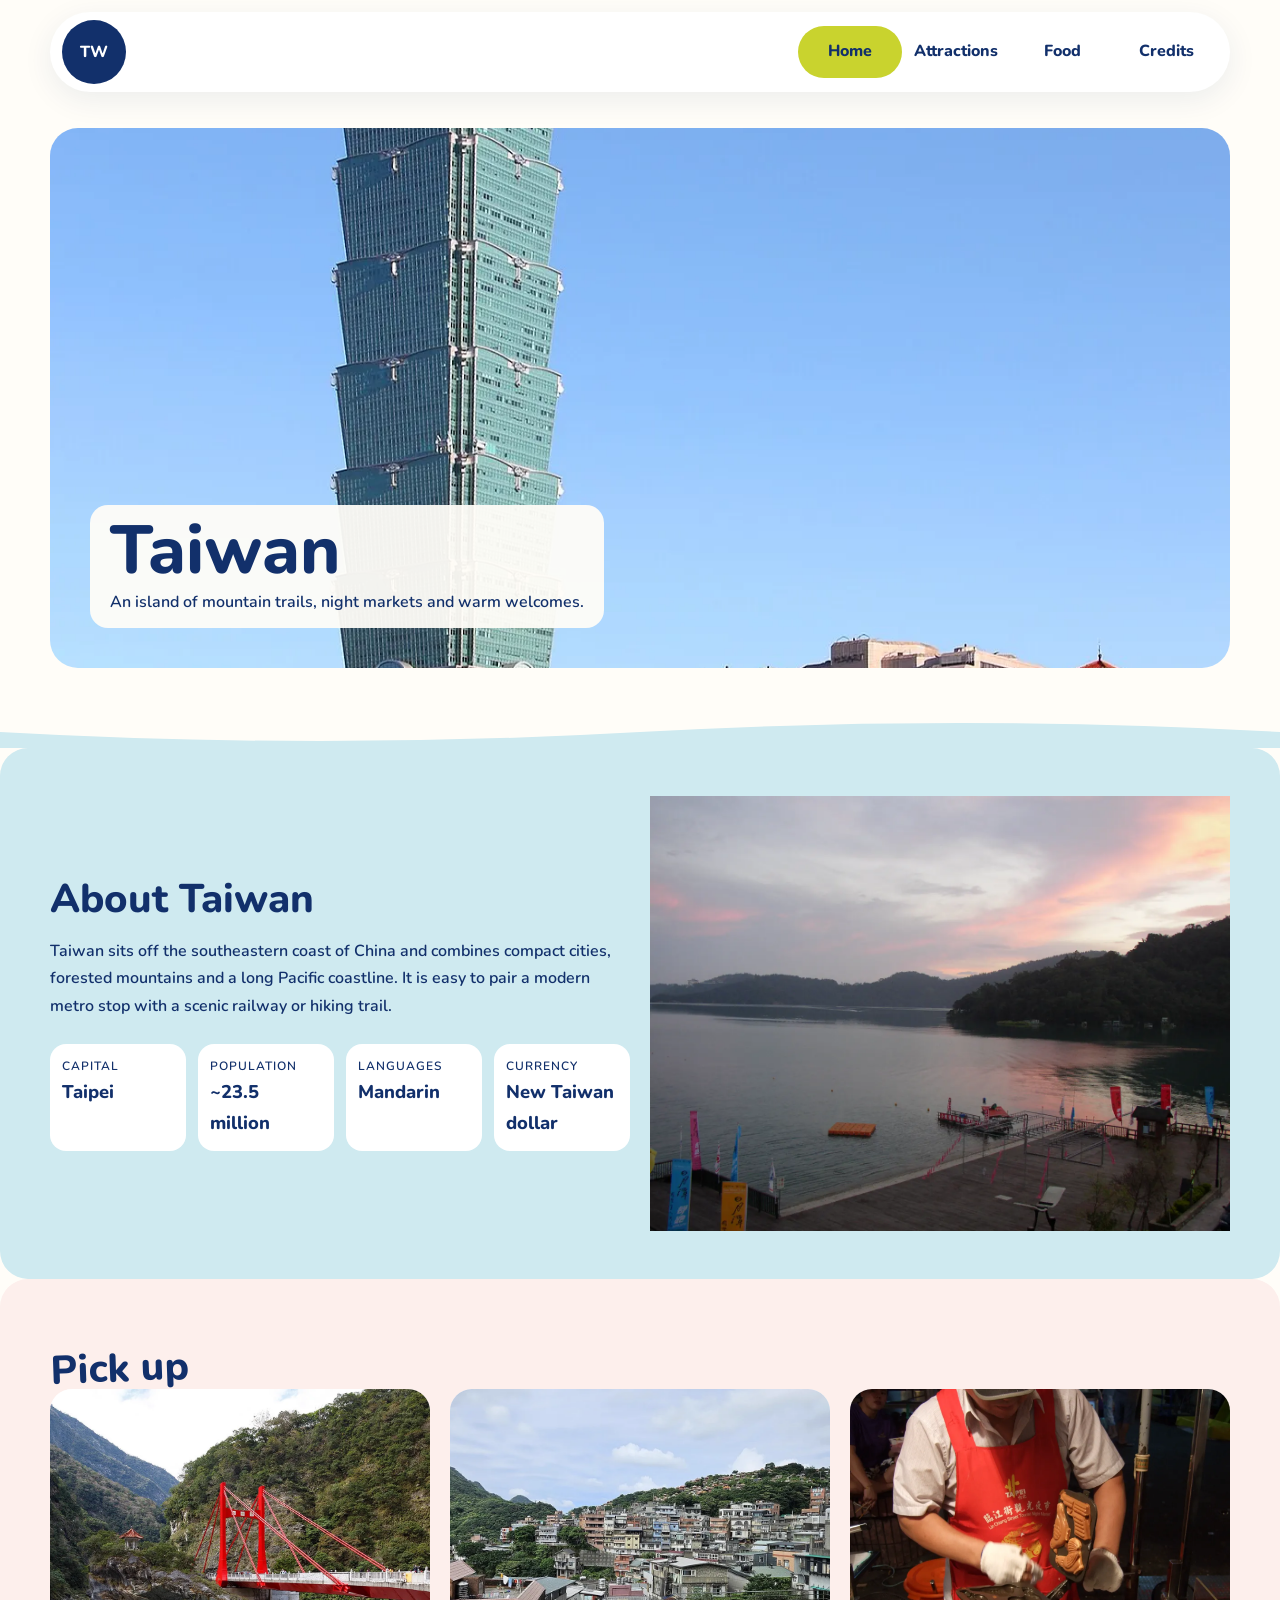
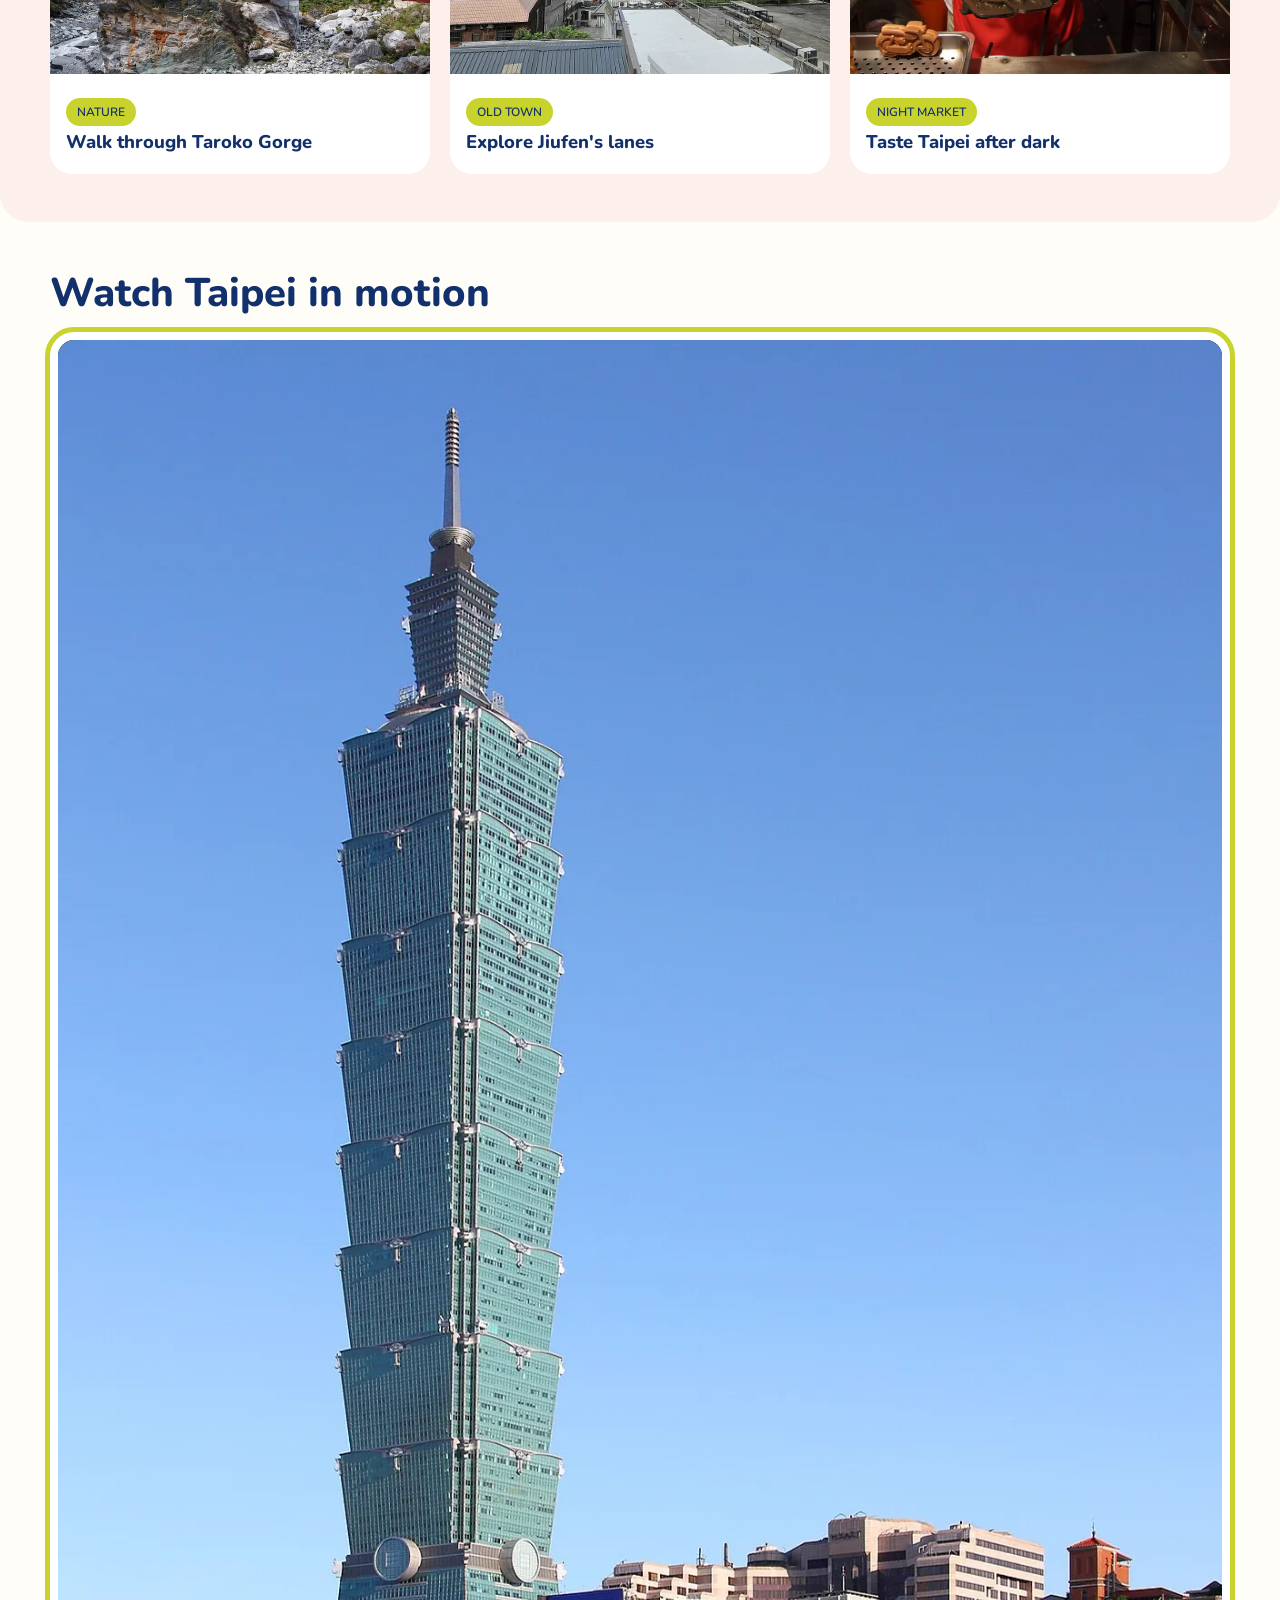
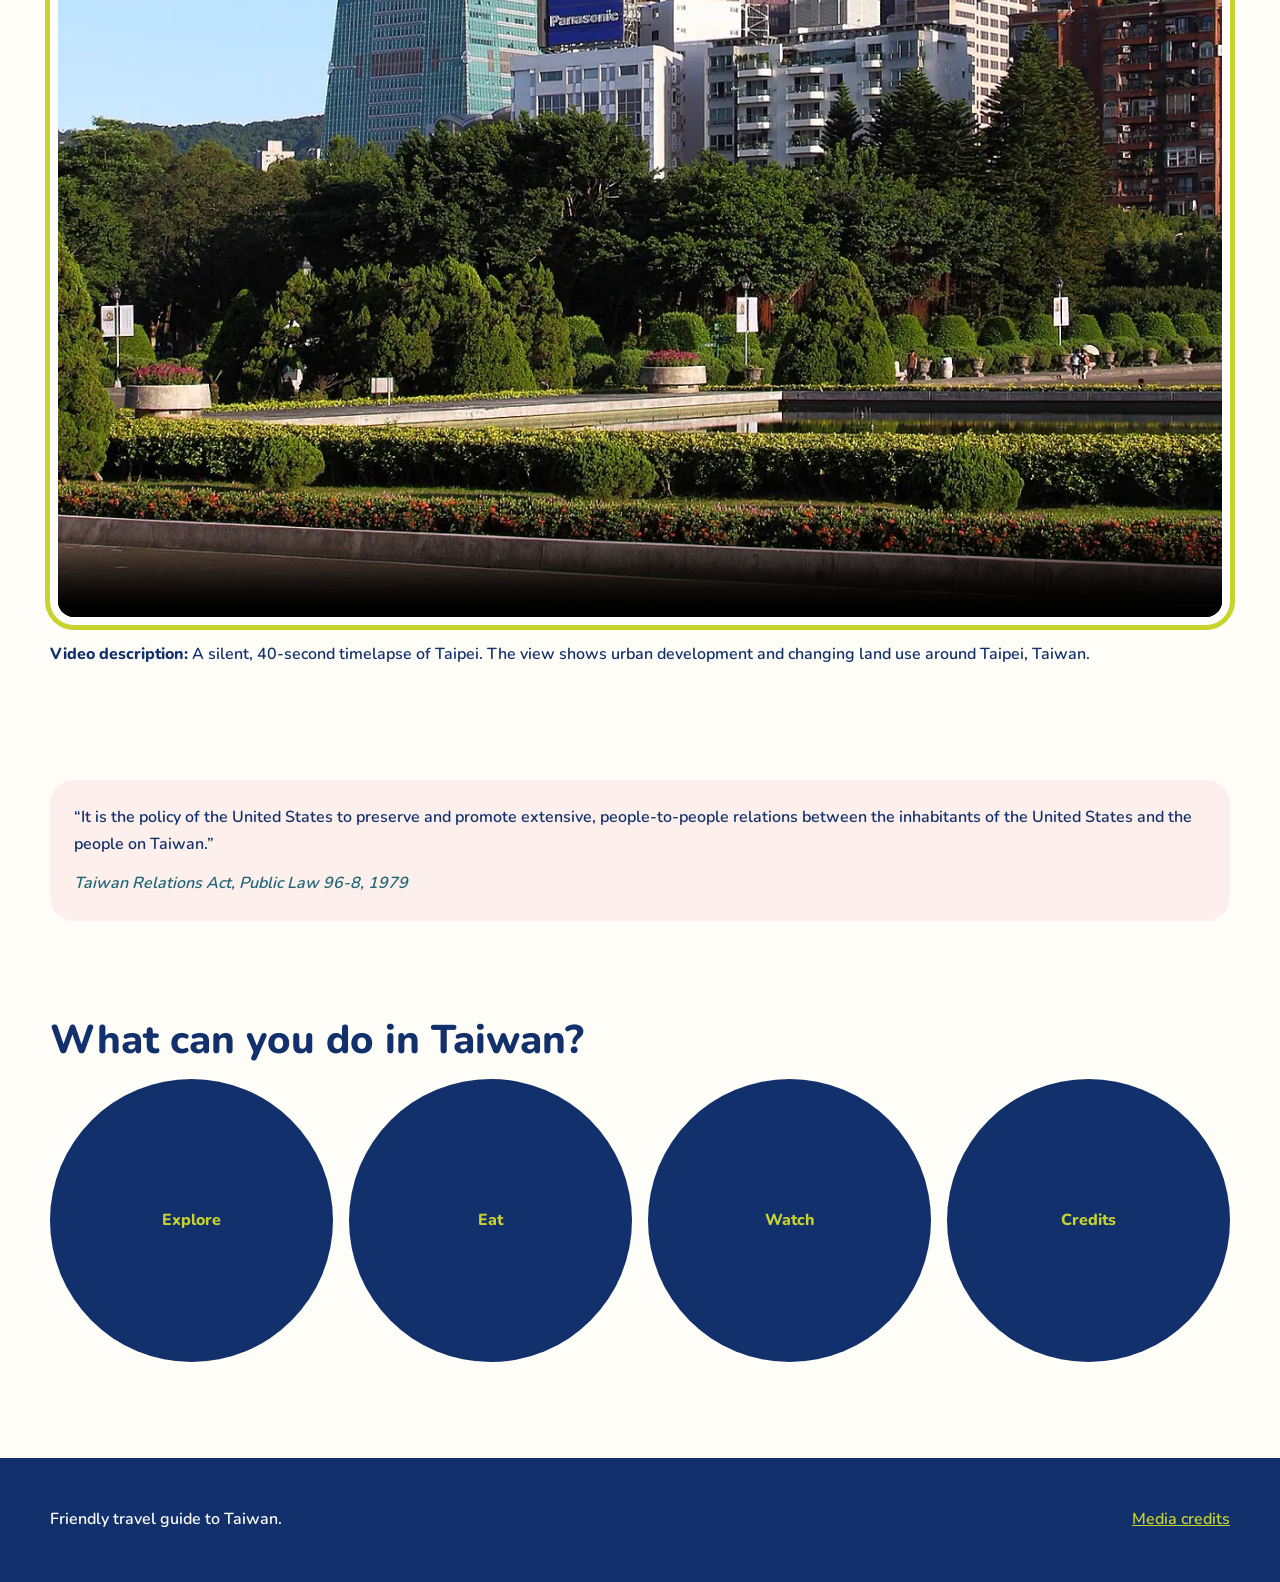
==== index.html @ ea25d54a "Copilot implements plam.md" ====
<!DOCTYPE html>
<html lang="en">
<head>
  <meta charset="utf-8">
  <meta name="viewport" content="width=device-width, initial-scale=1">
  <title>Taiwan | Friendly Travel Guide</title>
  <meta name="description" content="Discover Taiwan through quick facts, scenic attractions, famous food and a short Taipei timelapse.">
  <meta name="theme-color" content="#12306B">
  <link rel="icon" href="favicon.ico">
  <link rel="icon" href="favicon.svg" type="image/svg+xml">
  <link rel="apple-touch-icon" href="apple-touch-icon.png">
  <link rel="manifest" href="site.webmanifest">
  <link rel="stylesheet" href="css/normalize.css">
  <link rel="stylesheet" href="css/styles.css">
</head>
<body>
  <a class="skip-link" href="#main">Skip to main content</a>
  <header class="site-header">
    <div class="container header-panel">
      <a class="logo-badge" href="index.html" aria-label="Taiwan home">TW</a>
      <button class="menu-button" type="button" aria-expanded="false" aria-controls="site-menu">Menu</button>
      <ul class="site-menu" id="site-menu">
        <li><a href="index.html" aria-current="page">Home</a></li>
        <li><a href="attractions.html">Attractions</a></li>
        <li><a href="food.html">Food</a></li>
        <li><a href="credits.html">Credits</a></li>
      </ul>
    </div>
  </header>
  <main id="main">
    <section class="hero">
      <div class="container hero-card">
        <img src="images/taipei-101.webp" alt="Taipei 101 rising above the city skyline" width="1280" height="853">
        <div class="hero-title"><h1>Taiwan</h1><p>An island of mountain trails, night markets and warm welcomes.</p></div>
      </div>
    </section>
    <svg class="wave" viewBox="0 0 1440 32" preserveAspectRatio="none" aria-hidden="true"><path d="M0 16Q360 34 720 16T1440 16V32H0Z" fill="#CFEAF0"/></svg>
    <section class="section panel blue">
      <div class="container about-grid">
        <div>
          <h2>About Taiwan</h2>
          <p>Taiwan sits off the southeastern coast of China and combines compact cities, forested mountains and a long Pacific coastline. It is easy to pair a modern metro stop with a scenic railway or hiking trail.</p>
          <dl class="fact-list">
            <div><dt>Capital</dt><dd>Taipei</dd></div>
            <div><dt>Population</dt><dd>~23.5 million</dd></div>
            <div><dt>Languages</dt><dd>Mandarin</dd></div>
            <div><dt>Currency</dt><dd>New Taiwan dollar</dd></div>
          </dl>
        </div>
        <img src="images/sun-moon-lake.webp" alt="Mountain ridges surrounding a calm lake" width="1280" height="853" loading="lazy">
      </div>
    </section>
    <section class="section panel pink">
      <div class="container">
        <h2 class="pickup-heading">Pick up</h2>
        <div class="card-grid">
          <article class="pickup-card"><a href="attractions.html"><img src="images/taroko.webp" alt="" width="1280" height="853" loading="lazy"><div class="card-copy"><span class="tag">Nature</span><h3>Walk through Taroko Gorge</h3></div></a></article>
          <article class="pickup-card"><a href="attractions.html"><img src="images/jiufen.webp" alt="" width="1280" height="853" loading="lazy"><div class="card-copy"><span class="tag">Old town</span><h3>Explore Jiufen's lanes</h3></div></a></article>
          <article class="pickup-card"><a href="food.html"><img src="images/night-market.webp" alt="" width="1280" height="853" loading="lazy"><div class="card-copy"><span class="tag">Night market</span><h3>Taste Taipei after dark</h3></div></a></article>
        </div>
      </div>
    </section>
    <section class="section">
      <div class="container">
        <h2>Watch Taipei in motion</h2>
        <video controls preload="metadata" poster="images/taipei-101.webp">
          <source src="video/taipei-timelapse.webm" type="video/webm">
          <p>Your browser cannot play the video. The clip shows Taipei changing through the Google Timelapse series.</p>
        </video>
        <p><strong>Video description:</strong> A silent, 40-second timelapse of Taipei. The view shows urban development and changing land use around Taipei, Taiwan.</p>
      </div>
    </section>
    <section class="section">
      <div class="container">
        <blockquote class="quote-card">
          “It is the policy of the United States to preserve and promote extensive, people-to-people relations between the inhabitants of the United States and the people on Taiwan.”
          <cite>Taiwan Relations Act, Public Law 96-8, 1979</cite>
        </blockquote>
      </div>
    </section>
    <section class="section">
      <div class="container">
        <h2>What can you do in Taiwan?</h2>
        <nav class="round-links" aria-label="Explore website">
          <a class="round-link" href="attractions.html">Explore</a>
          <a class="round-link" href="food.html">Eat</a>
          <a class="round-link" href="#main">Watch</a>
          <a class="round-link" href="credits.html">Credits</a>
        </nav>
      </div>
    </section>
  </main>
  <footer class="site-footer"><div class="container footer-inner"><p>Friendly travel guide to Taiwan.</p><a href="credits.html">Media credits</a></div></footer>
  <script src="js/nav.js"></script>
</body>
</html>
---- css/styles.css ----
:root {
  --cream: #fffdf8;
  --navy: #12306b;
  --blue: #cfeaf0;
  --pink: #fdefec;
  --lime: #c9d32e;
  --teal: #1f6676;
  --white: #fff;
}

@font-face {
  font-family: "Nunito";
  src: url("../fonts/nunito-600.woff2") format("woff2");
  font-weight: 600;
  font-style: normal;
  font-display: swap;
}
@font-face {
  font-family: "Nunito";
  src: url("../fonts/nunito-800.woff2") format("woff2");
  font-weight: 800;
  font-style: normal;
  font-display: swap;
}

* { box-sizing: border-box; }
html { scroll-behavior: smooth; }
body {
  margin: 0;
  background: var(--cream);
  color: var(--navy);
  font-family: "Nunito", Arial, sans-serif;
  font-size: 16px;
  font-weight: 600;
  line-height: 1.7;
}
img, video { max-width: 100%; height: auto; display: block; }
a { color: var(--navy); }
a:hover { text-decoration-thickness: 3px; }
:focus-visible { outline: 3px solid #d14900; outline-offset: 4px; }
.skip-link {
  position: absolute;
  left: 1rem;
  top: -100px;
  z-index: 100;
  background: var(--navy);
  color: var(--white);
  padding: .75rem 1rem;
  border-radius: 999px;
}
.skip-link:focus { top: 1rem; }
.container { width: min(100% - 2rem, 1180px); margin-inline: auto; }
.site-header { position: relative; z-index: 10; padding: .75rem 0; }
.header-panel {
  display: flex;
  align-items: center;
  justify-content: space-between;
  gap: 1rem;
  min-height: 76px;
  padding: .5rem .75rem;
  background: var(--white);
  border-radius: 999px;
  box-shadow: 0 8px 30px rgba(18,48,107,.08);
}
.logo-badge {
  display: grid;
  place-items: center;
  width: 64px;
  height: 64px;
  flex: 0 0 64px;
  border-radius: 50%;
  background: var(--navy);
  color: var(--white);
  font-weight: 800;
  text-decoration: none;
  text-align: center;
  line-height: 1;
}
.menu-button {
  min-width: 44px;
  min-height: 44px;
  border: 0;
  border-radius: 999px;
  background: var(--navy);
  color: var(--white);
  font: 800 1rem "Nunito", sans-serif;
  padding: .75rem 1rem;
  cursor: pointer;
}
.site-menu { display: none; margin: 0; padding: 0; list-style: none; }
.site-menu.is-open { display: grid; width: 100%; }
.site-menu li { text-align: center; }
.site-menu a {
  display: block;
  padding: .75rem;
  text-decoration: none;
  font-weight: 800;
  border-radius: 999px;
}
.site-menu a[aria-current="page"] { background: var(--lime); }
.js-nav .header-panel { flex-wrap: wrap; }
.js-nav .site-menu.is-open { padding-top: .5rem; }
.hero { padding: 1.5rem 0 3rem; }
.hero-card {
  position: relative;
  overflow: hidden;
  min-height: 430px;
  border-radius: 28px;
  background: #6bbfcf;
}
.hero-card img { width: 100%; height: 430px; object-fit: cover; }
.hero-title {
  position: absolute;
  left: 1rem;
  bottom: 1rem;
  max-width: calc(100% - 2rem);
  padding: .75rem 1.25rem;
  border-radius: 18px;
  background: rgba(255,253,248,.94);
}
.hero-title h1 { margin: 0; font-size: clamp(2.5rem, 12vw, 4.25rem); line-height: 1; }
.hero-title p { margin: .25rem 0 0; }
.wave { width: 100%; height: 32px; display: block; }
.panel { border-radius: 28px; margin-inline: 1rem; }
.pink { background: var(--pink); }
.blue { background: var(--blue); }
.section { padding: 3rem 0; }
.section h2 { margin: 0 0 1rem; font-size: clamp(1.9rem, 7vw, 2.5rem); line-height: 1.15; }
.about-grid, .card-grid { display: grid; gap: 1.25rem; }
.fact-list { display: grid; grid-template-columns: repeat(2, minmax(0,1fr)); gap: .75rem; margin: 1.5rem 0 0; }
.fact-list div { background: var(--white); border-radius: 16px; padding: .75rem; }
.fact-list dt { font-size: .75rem; letter-spacing: .08em; text-transform: uppercase; }
.fact-list dd { margin: 0; font-size: 1.15rem; font-weight: 800; }
.pickup-heading { transform: rotate(-2deg); }
.pickup-card { overflow: hidden; background: var(--white); border-radius: 22px; }
.pickup-card img { width: 100%; aspect-ratio: 4/3; object-fit: cover; }
.pickup-card h3 { margin: 0; font-size: 1.15rem; }
.pickup-card a { display: grid; gap: .5rem; height: 100%; text-decoration: none; }
.pickup-card .card-copy { padding: 1rem; }
.tag { display: inline-block; width: fit-content; padding: .25rem .7rem; border-radius: 999px; background: var(--lime); font-size: .75rem; text-transform: uppercase; }
video { width: 100%; border: 8px solid var(--white); border-radius: 24px; outline: 5px solid var(--lime); background: #000; }
.quote-card { background: var(--pink); border: 0; border-radius: 24px; margin: 0; padding: 1.5rem; }
.quote-card cite { display: block; margin-top: .75rem; color: var(--teal); }
.round-links { display: grid; grid-template-columns: repeat(2, 1fr); gap: 1rem; }
.round-link {
  display: grid;
  place-items: center;
  aspect-ratio: 1;
  border-radius: 50%;
  border: 3px dotted var(--navy);
  background: var(--navy);
  color: var(--lime);
  text-decoration: none;
  font-weight: 800;
  text-align: center;
}
.gallery { display: grid; gap: 1.25rem; }
.attraction-card { overflow: hidden; background: var(--white); border: 1px solid rgba(18,48,107,.12); border-radius: 22px; }
.attraction-card img { width: 100%; aspect-ratio: 16/10; object-fit: cover; }
.attraction-card div { padding: 1.25rem; }
.attraction-card h2 { font-size: 1.4rem; }
.table-scroll { overflow-x: auto; border-radius: 16px; background: var(--white); }
table { width: 100%; min-width: 620px; border-collapse: collapse; }
caption { padding: 1rem; font-weight: 800; }
th, td { padding: .85rem 1rem; text-align: left; border-top: 1px solid #b7ccd2; }
th { background: var(--navy); color: var(--white); }
.food-grid { display: grid; gap: 1.25rem; }
.food-feature { background: var(--pink); border-radius: 22px; padding: 1.25rem; }
.food-feature img { border-radius: 16px; width: 100%; max-height: 360px; object-fit: cover; }
form { display: grid; gap: 1rem; background: var(--blue); border-radius: 24px; padding: 1.25rem; }
fieldset { border: 0; padding: 0; margin: 0; display: grid; gap: 1rem; }
label { font-weight: 800; }
input, select, textarea {
  width: 100%;
  min-height: 44px;
  border: 2px solid var(--navy);
  border-radius: 12px;
  background: var(--white);
  color: var(--navy);
  font: 600 1rem "Nunito", sans-serif;
  padding: .65rem .75rem;
}
textarea { min-height: 140px; resize: vertical; }
.submit-button {
  justify-self: start;
  min-height: 44px;
  border: 0;
  border-radius: 999px;
  background: var(--navy);
  color: var(--lime);
  font: 800 1rem "Nunito", sans-serif;
  padding: .75rem 1.25rem;
  cursor: pointer;
}
.credits-list { padding-left: 1.25rem; }
.site-footer { margin-top: 3rem; background: var(--navy); color: var(--white); }
.footer-inner { display: flex; flex-wrap: wrap; align-items: center; justify-content: space-between; gap: 1rem; padding: 2rem 0; }
.site-footer a { color: var(--lime); }
@media (min-width: 600px) {
  .card-grid, .gallery, .food-grid { grid-template-columns: repeat(2, minmax(0,1fr)); }
  .round-links { grid-template-columns: repeat(4, 1fr); }
  .fact-list { grid-template-columns: repeat(4, minmax(0,1fr)); }
}
@media (min-width: 900px) {
  .header-panel { border-radius: 999px; }
  .menu-button { display: none; }
  .site-menu, .js-nav .site-menu.is-open { display: flex; margin-left: auto; width: auto; }
  .site-menu a { min-width: 104px; }
  .about-grid { grid-template-columns: 1fr 1fr; align-items: center; }
  .card-grid { grid-template-columns: repeat(3, minmax(0,1fr)); }
  .gallery { grid-template-columns: repeat(3, minmax(0,1fr)); }
  .food-grid { grid-template-columns: 1fr 1fr; }
  .hero-card, .hero-card img { min-height: 540px; height: 540px; }
  .hero-title { left: 2.5rem; bottom: 2.5rem; }
  .panel { margin-inline: auto; }
}
@media (prefers-reduced-motion: reduce) {
  html { scroll-behavior: auto; }
}
:root {
  --cream: #fffdf8;
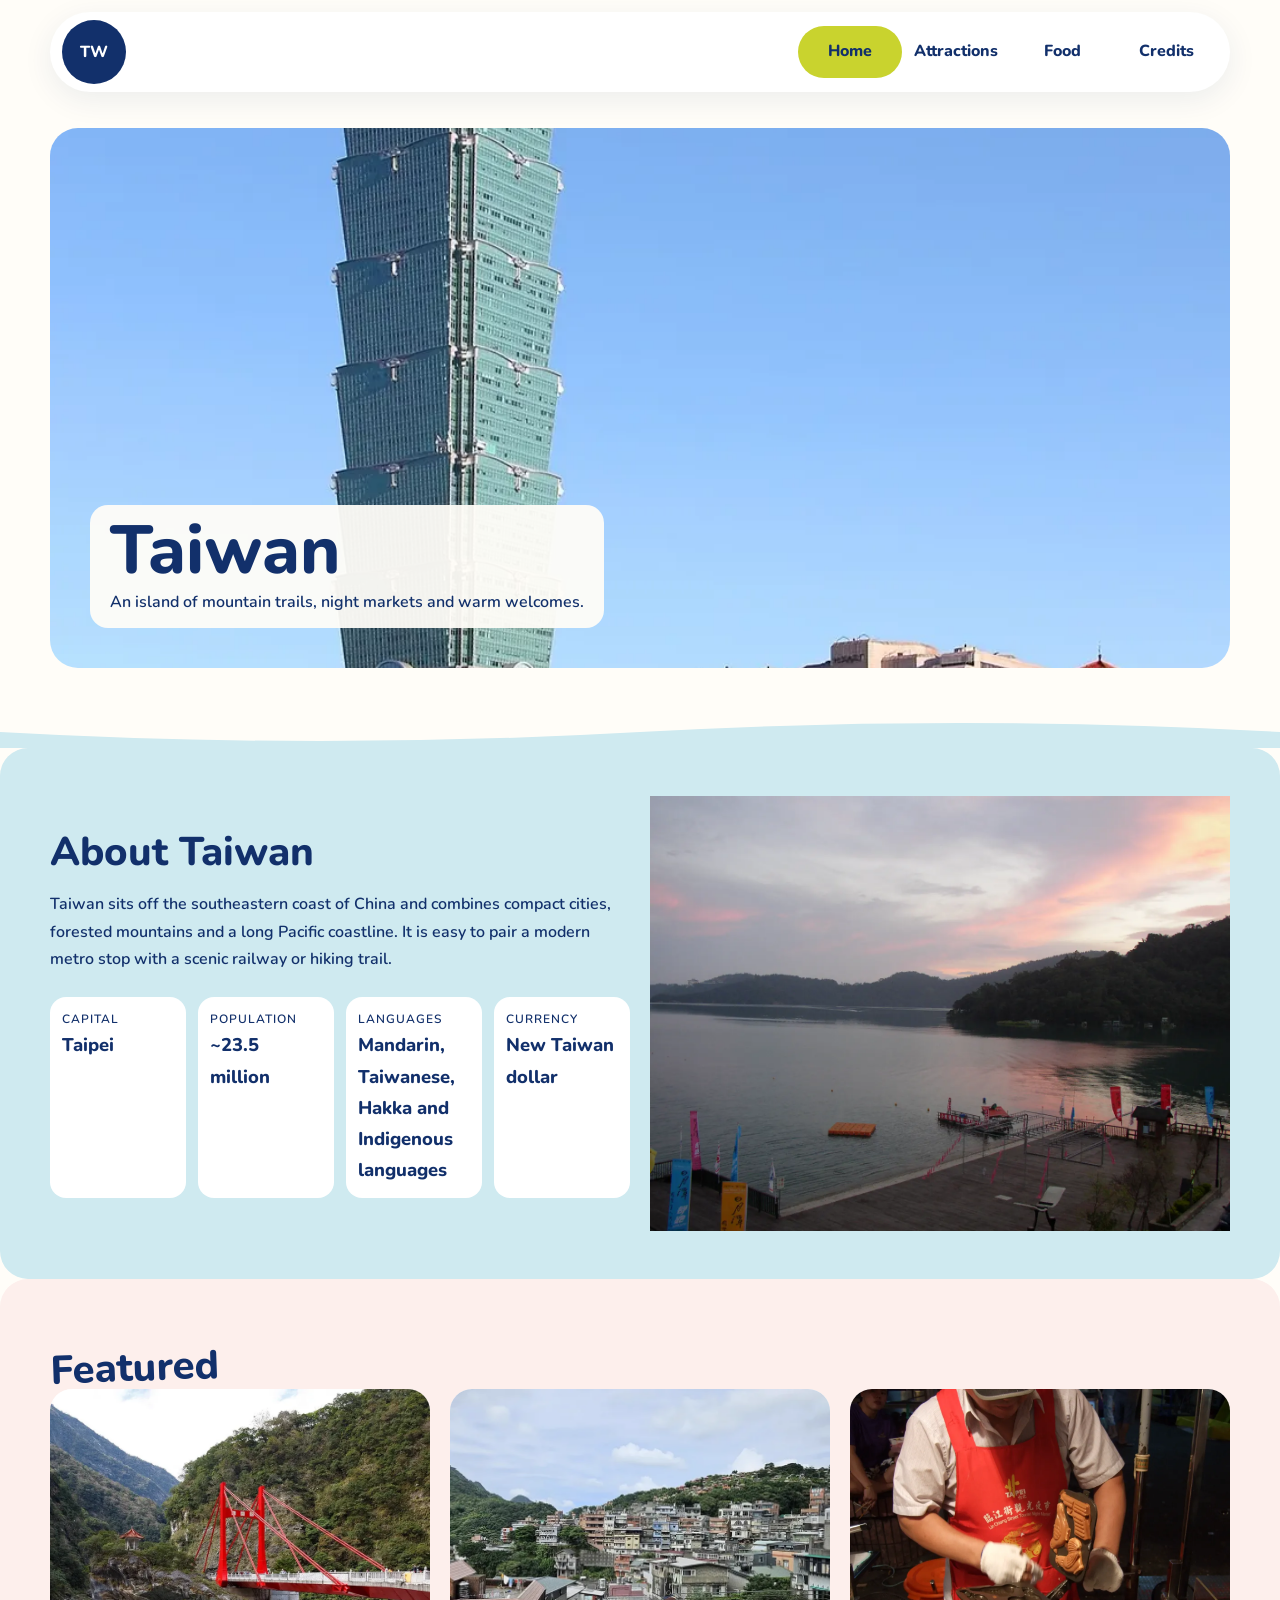
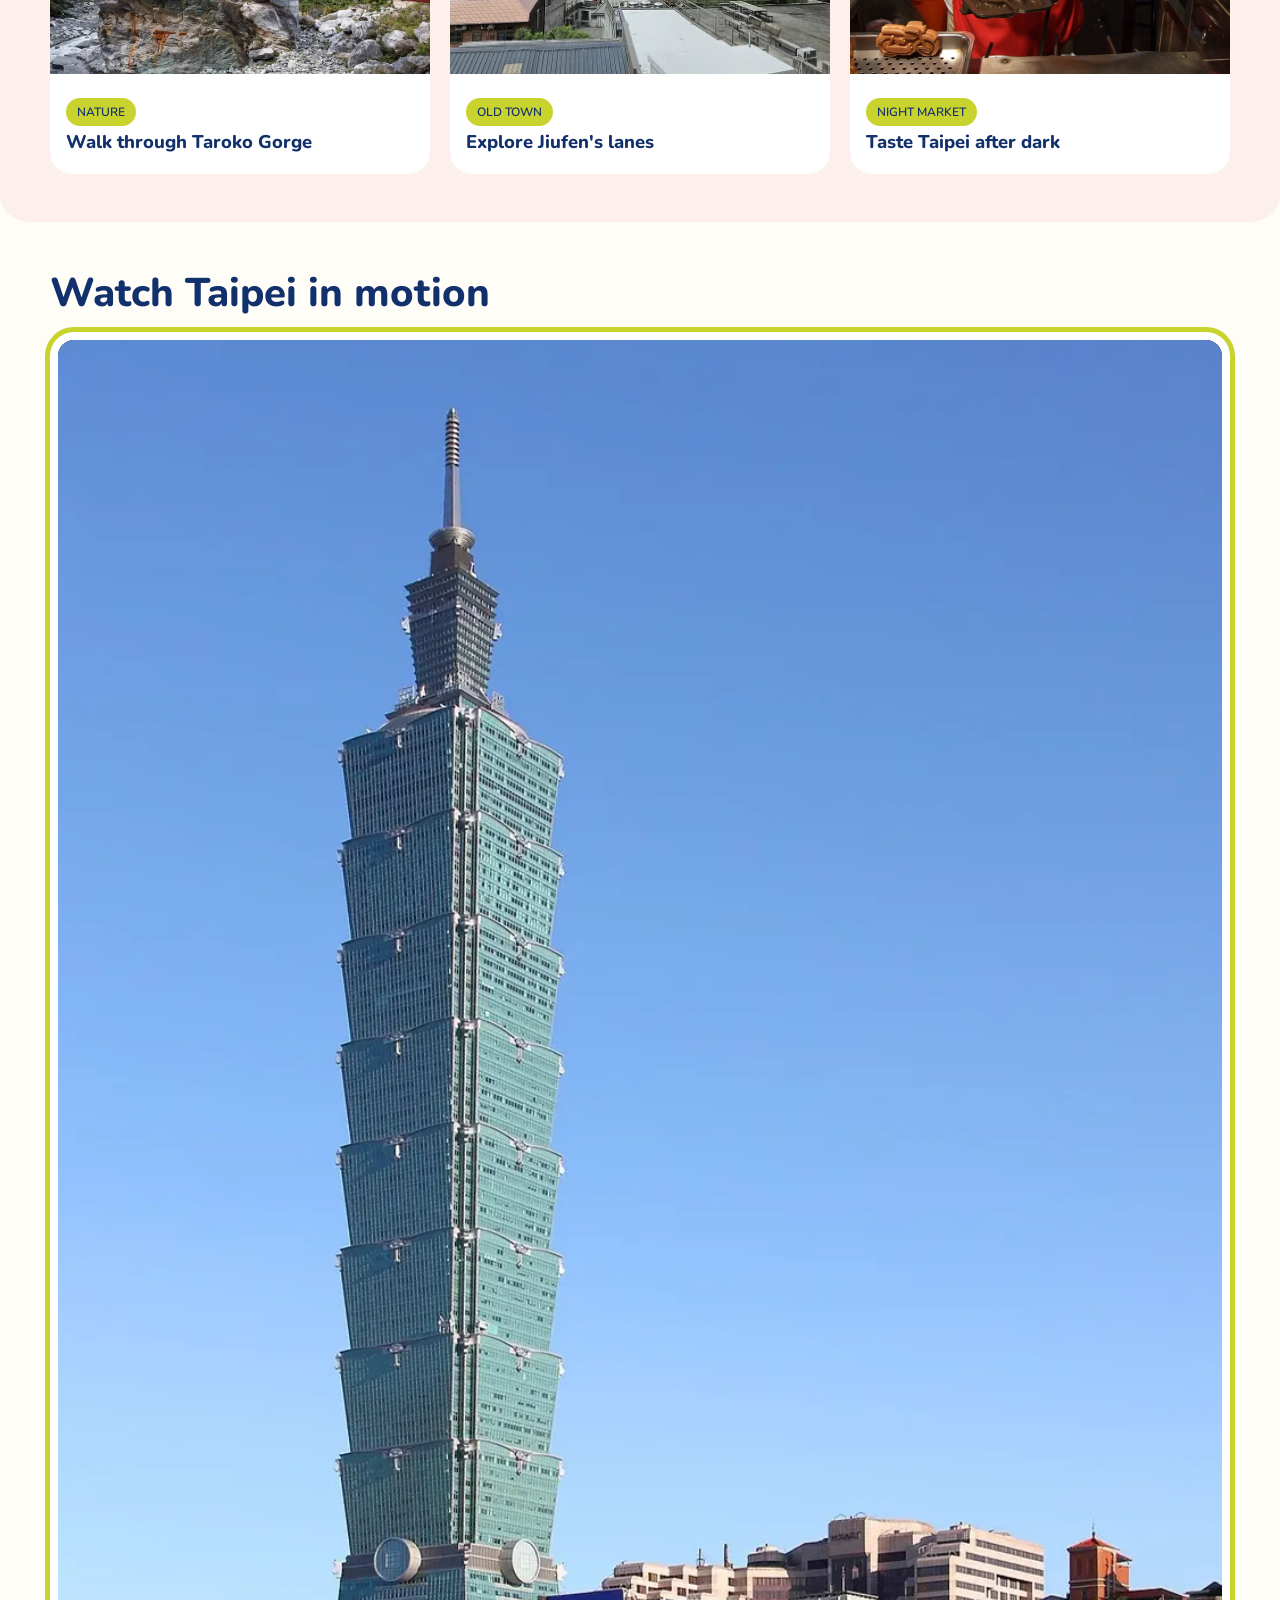
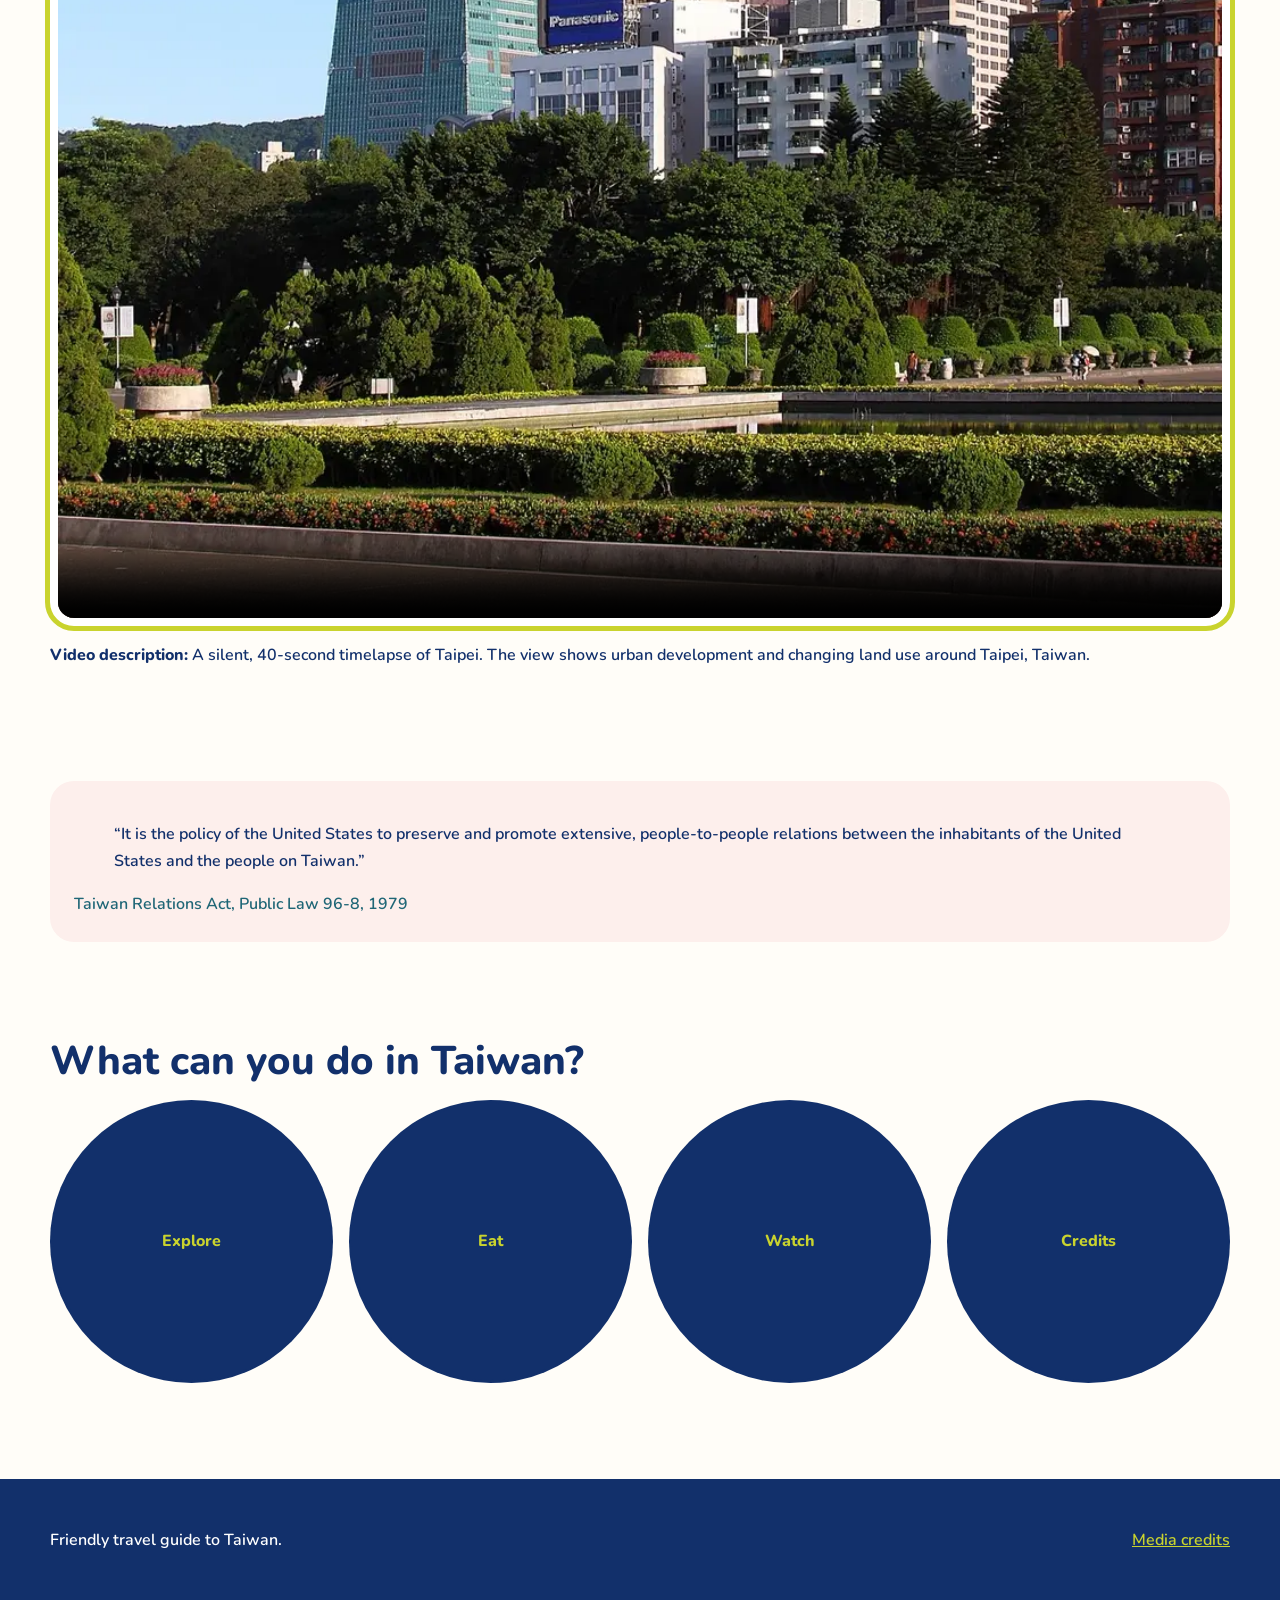
==== commit 22fd897c: "Fix accessibility and asset metadata Co-authored-by: Copilot <223556219+Copilot@users.noreply.github" ====
--- a/index.html
+++ b/index.html
@@ -19,18 +19,20 @@
     <div class="container header-panel">
       <a class="logo-badge" href="index.html" aria-label="Taiwan home">TW</a>
       <button class="menu-button" type="button" aria-expanded="false" aria-controls="site-menu">Menu</button>
+      <nav aria-label="Main">
       <ul class="site-menu" id="site-menu">
         <li><a href="index.html" aria-current="page">Home</a></li>
         <li><a href="attractions.html">Attractions</a></li>
         <li><a href="food.html">Food</a></li>
         <li><a href="credits.html">Credits</a></li>
       </ul>
+      </nav>
     </div>
   </header>
   <main id="main">
     <section class="hero">
       <div class="container hero-card">
-        <img src="images/taipei-101.webp" alt="Taipei 101 rising above the city skyline" width="1280" height="853">
+        <img src="images/taipei-101.webp" alt="Taipei 101 rising above the city skyline" width="1024" height="1652">
         <div class="hero-title"><h1>Taiwan</h1><p>An island of mountain trails, night markets and warm welcomes.</p></div>
       </div>
     </section>
@@ -43,24 +45,24 @@
           <dl class="fact-list">
             <div><dt>Capital</dt><dd>Taipei</dd></div>
             <div><dt>Population</dt><dd>~23.5 million</dd></div>
-            <div><dt>Languages</dt><dd>Mandarin</dd></div>
+            <div><dt>Languages</dt><dd>Mandarin, Taiwanese, Hakka and Indigenous languages</dd></div>
             <div><dt>Currency</dt><dd>New Taiwan dollar</dd></div>
           </dl>
         </div>
-        <img src="images/sun-moon-lake.webp" alt="Mountain ridges surrounding a calm lake" width="1280" height="853" loading="lazy">
+        <img src="images/sun-moon-lake.webp" alt="Mountain ridges surrounding a calm lake" width="1280" height="960" loading="lazy">
       </div>
     </section>
     <section class="section panel pink">
       <div class="container">
-        <h2 class="pickup-heading">Pick up</h2>
+        <h2 class="pickup-heading">Featured</h2>
         <div class="card-grid">
-          <article class="pickup-card"><a href="attractions.html"><img src="images/taroko.webp" alt="" width="1280" height="853" loading="lazy"><div class="card-copy"><span class="tag">Nature</span><h3>Walk through Taroko Gorge</h3></div></a></article>
-          <article class="pickup-card"><a href="attractions.html"><img src="images/jiufen.webp" alt="" width="1280" height="853" loading="lazy"><div class="card-copy"><span class="tag">Old town</span><h3>Explore Jiufen's lanes</h3></div></a></article>
-          <article class="pickup-card"><a href="food.html"><img src="images/night-market.webp" alt="" width="1280" height="853" loading="lazy"><div class="card-copy"><span class="tag">Night market</span><h3>Taste Taipei after dark</h3></div></a></article>
+          <article class="pickup-card"><a href="attractions.html"><img src="images/taroko.webp" alt="" width="1024" height="684" loading="lazy"><div class="card-copy"><span class="tag">Nature</span><h3>Walk through Taroko Gorge</h3></div></a></article>
+          <article class="pickup-card"><a href="attractions.html"><img src="images/jiufen.webp" alt="" width="1024" height="578" loading="lazy"><div class="card-copy"><span class="tag">Old town</span><h3>Explore Jiufen's lanes</h3></div></a></article>
+          <article class="pickup-card"><a href="food.html"><img src="images/night-market.webp" alt="" width="1280" height="960" loading="lazy"><div class="card-copy"><span class="tag">Night market</span><h3>Taste Taipei after dark</h3></div></a></article>
         </div>
       </div>
     </section>
-    <section class="section">
+    <section class="section" id="video">
       <div class="container">
         <h2>Watch Taipei in motion</h2>
         <video controls preload="metadata" poster="images/taipei-101.webp">
@@ -72,10 +74,12 @@
     </section>
     <section class="section">
       <div class="container">
-        <blockquote class="quote-card">
-          “It is the policy of the United States to preserve and promote extensive, people-to-people relations between the inhabitants of the United States and the people on Taiwan.”
-          <cite>Taiwan Relations Act, Public Law 96-8, 1979</cite>
-        </blockquote>
+        <figure class="quote-card">
+          <blockquote>
+            “It is the policy of the United States to preserve and promote extensive, people-to-people relations between the inhabitants of the United States and the people on Taiwan.”
+          </blockquote>
+          <figcaption>Taiwan Relations Act, Public Law 96-8, 1979</figcaption>
+        </figure>
       </div>
     </section>
     <section class="section">
@@ -84,7 +88,7 @@
         <nav class="round-links" aria-label="Explore website">
           <a class="round-link" href="attractions.html">Explore</a>
           <a class="round-link" href="food.html">Eat</a>
-          <a class="round-link" href="#main">Watch</a>
+          <a class="round-link" href="#video">Watch</a>
           <a class="round-link" href="credits.html">Credits</a>
         </nav>
       </div>
--- a/css/styles.css
+++ b/css/styles.css
@@ -87,7 +87,9 @@
   padding: .75rem 1rem;
   cursor: pointer;
 }
-.site-menu { display: none; margin: 0; padding: 0; list-style: none; }
+.site-menu { display: grid; margin: 0; padding: 0; list-style: none; }
+.js-nav .site-menu { display: none; }
+.js-nav .site-menu.is-open { display: grid; width: 100%; }
 .site-menu.is-open { display: grid; width: 100%; }
 .site-menu li { text-align: center; }
 .site-menu a {
@@ -141,6 +143,7 @@
 video { width: 100%; border: 8px solid var(--white); border-radius: 24px; outline: 5px solid var(--lime); background: #000; }
 .quote-card { background: var(--pink); border: 0; border-radius: 24px; margin: 0; padding: 1.5rem; }
 .quote-card cite { display: block; margin-top: .75rem; color: var(--teal); }
+.quote-card figcaption { margin-top: .75rem; color: var(--teal); }
 .round-links { display: grid; grid-template-columns: repeat(2, 1fr); gap: 1rem; }
 .round-link {
   display: grid;
@@ -203,8 +206,9 @@
 }
 @media (min-width: 900px) {
   .header-panel { border-radius: 999px; }
+  .header-panel nav { margin-left: auto; }
   .menu-button { display: none; }
-  .site-menu, .js-nav .site-menu.is-open { display: flex; margin-left: auto; width: auto; }
+  .site-menu, .js-nav .site-menu, .js-nav .site-menu.is-open { display: flex; margin-left: auto; width: auto; }
   .site-menu a { min-width: 104px; }
   .about-grid { grid-template-columns: 1fr 1fr; align-items: center; }
   .card-grid { grid-template-columns: repeat(3, minmax(0,1fr)); }
@@ -217,5 +221,3 @@
 @media (prefers-reduced-motion: reduce) {
   html { scroll-behavior: auto; }
 }
-:root {
-  --cream: #fffdf8;
